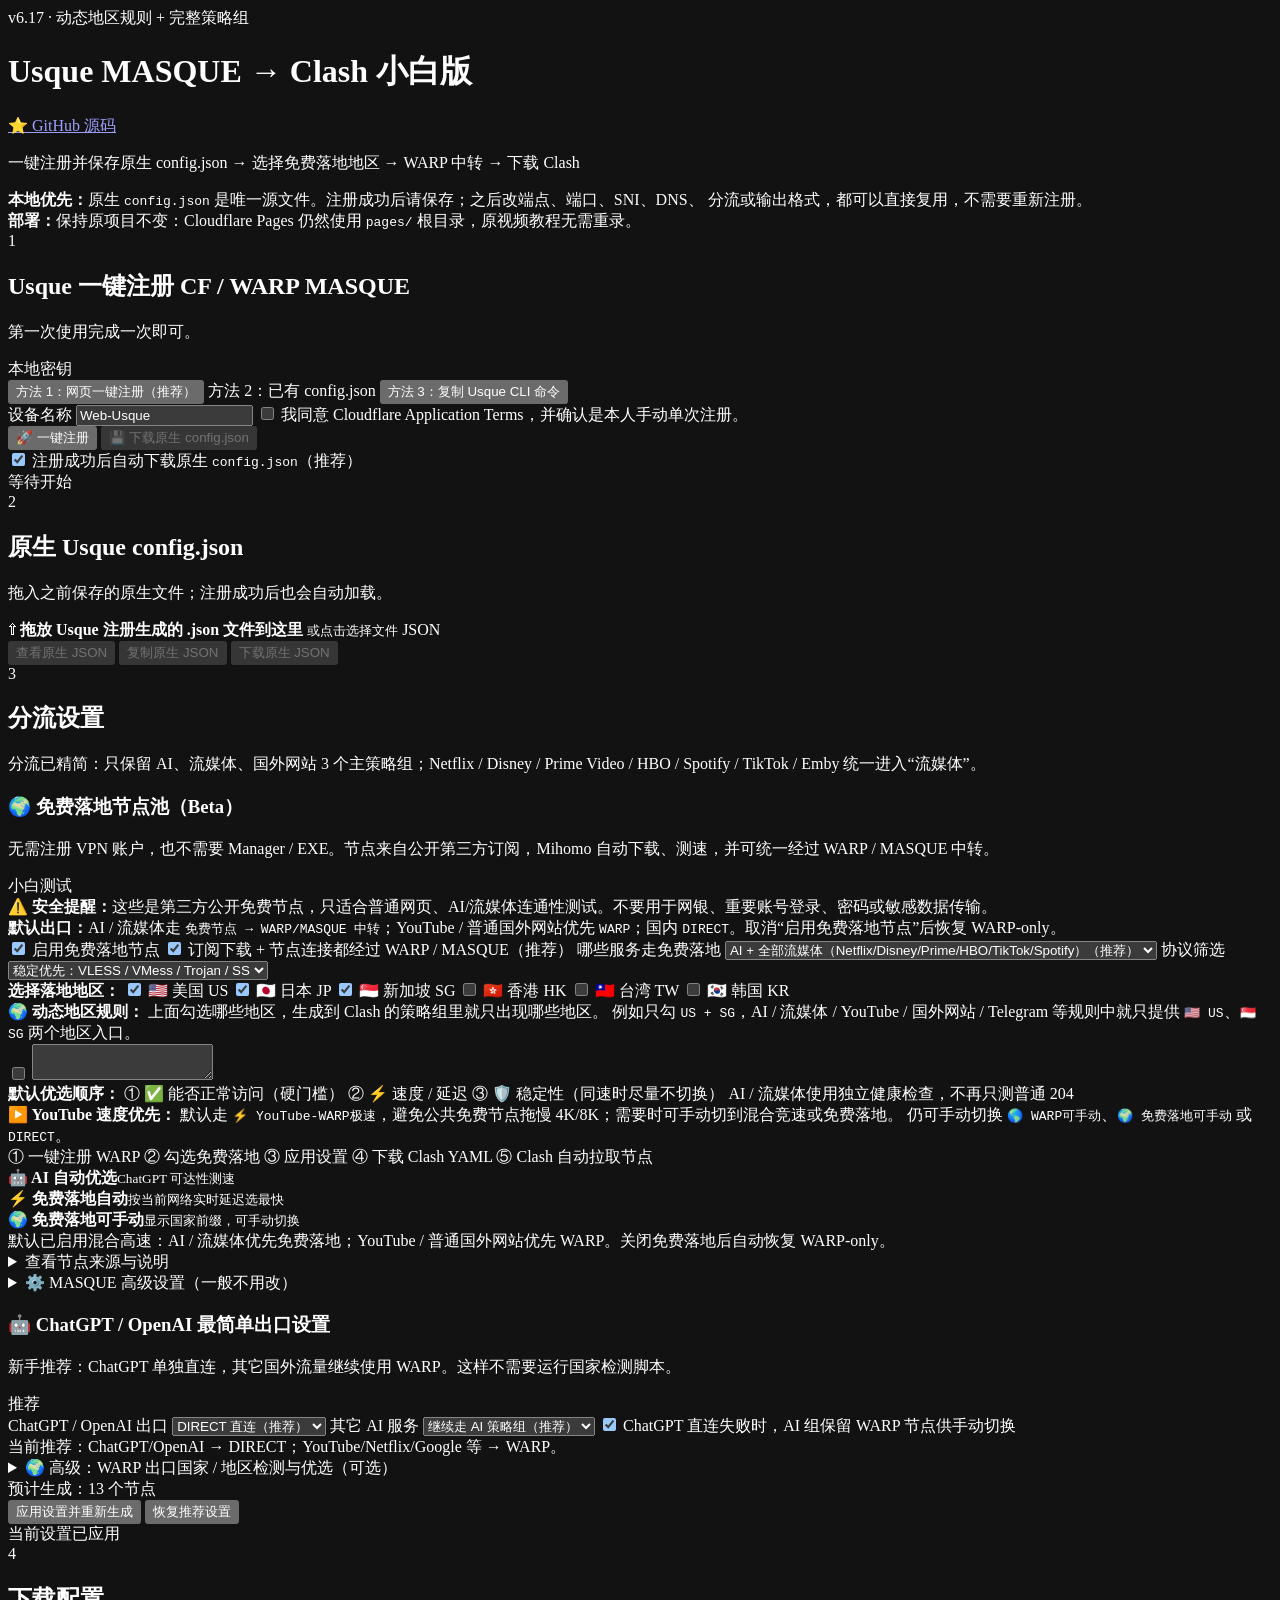
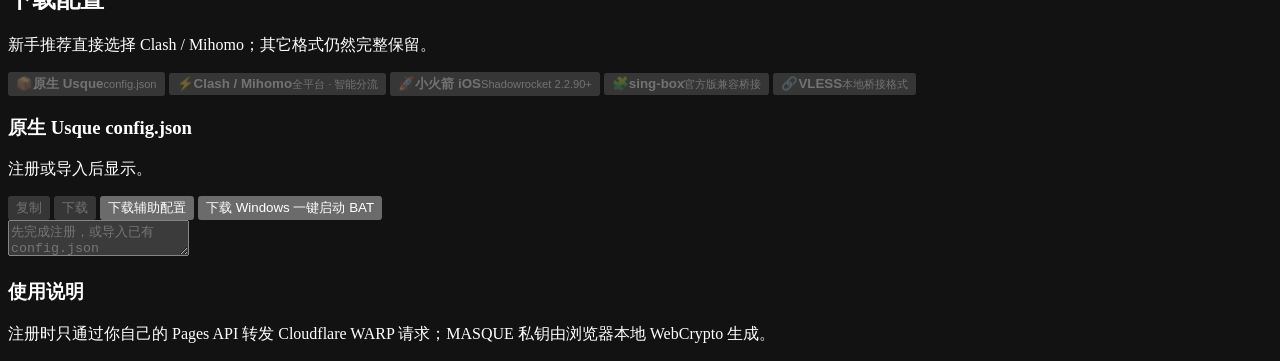
==== workers/public/index.html @ f7228a68 "Update index.html" ====
<!doctype html>
<html lang="zh-CN">
<head>
  <meta charset="utf-8">
  <meta name="viewport" content="width=device-width,initial-scale=1">
  <meta name="color-scheme" content="dark">
  <meta name="description" content="Usque MASQUE 小白友好转换工具：网页一键注册并保存原生 config.json，再生成 Clash/Mihomo 智能分流；可选 US/JP/SG 等公开免费落地节点，并通过 WARP/MASQUE 中转连接。">
  <title>Usque MASQUE · 免费落地节点池</title>
  <link rel="stylesheet" href="./style.css?v=617">
</head>
<body>
<main class="wrap pro-wrap">
  <header class="hero pro-hero">
    <span class="badge">v6.17 · 动态地区规则 + 完整策略组</span>
    <h1>Usque MASQUE → Clash 小白版</h1>
    <a 

      href="https://github.com/KJGX66F/usque-custom-pro"
      target="_blank"
      rel="noopener noreferrer"
      class="github-btn">

     ⭐ GitHub 源码


    </a>
    <p>一键注册并保存原生 config.json → 选择免费落地地区 → WARP 中转 → 下载 Clash</p>
    <div class="tip">
      <b>本地优先：</b>原生 <code>config.json</code> 是唯一源文件。注册成功后请保存；之后改端点、端口、SNI、DNS、
      分流或输出格式，都可以直接复用，不需要重新注册。<br>
      <b>部署：</b>保持原项目不变：Cloudflare Pages 仍然使用 <code>pages/</code> 根目录，原视频教程无需重录。
    </div>
  </header>

  <!-- STEP 1 -->
  <section class="card step">
    <div class="step-title">
      <span class="num">1</span>
      <div>
        <h2>Usque 一键注册 CF / WARP MASQUE</h2>
        <p>第一次使用完成一次即可。</p>
      </div>
      <span class="local-badge">本地密钥</span>
    </div>

    <div class="method-row">
      <button class="method active" type="button">方法 1：网页一键注册（推荐）</button>
      <label class="method upload-method">
        <input id="masqueFileTop" type="file" accept=".json,application/json" hidden>
        方法 2：已有 config.json
      </label>
      <button id="copyCli" class="method" type="button">方法 3：复制 Usque CLI 命令</button>
    </div>

    <div class="simple-grid">
      <label>
        <span>设备名称</span>
        <input id="regDeviceName" value="Web-Usque" maxlength="64">
      </label>
      <label class="terms">
        <input id="regTos" type="checkbox">
        <span>我同意 Cloudflare Application Terms，并确认是本人手动单次注册。</span>
      </label>
    </div>

    <div class="row">
      <button id="regStart" class="primary big">🚀 一键注册</button>
      <button id="downloadOriginal" class="save-btn" disabled>💾 下载原生 config.json</button>
    </div>

    <label class="auto-save-row">
      <input id="autoDownloadConfig" type="checkbox" checked>
      <span>注册成功后自动下载原生 <code>config.json</code>（推荐）</span>
    </label>

    <div id="regStatus" class="status">
      <span class="dot"></span><span>等待开始</span>
    </div>
    <div id="regSummary" class="summary hidden"></div>
  </section>

  <!-- STEP 2 -->
  <section class="card step upload-step">
    <div class="step-title">
      <span class="num">2</span>
      <div>
        <h2>原生 Usque config.json</h2>
        <p>拖入之前保存的原生文件；注册成功后也会自动加载。</p>
      </div>
    </div>

    <label class="drop-pro" id="configDrop">
      <input id="masqueFile" type="file" accept=".json,application/json" hidden>
      <span class="upload-icon">⇧</span>
      <strong>拖放 Usque 注册生成的 .json 文件到这里</strong>
      <small>或点击选择文件</small>
      <span class="file-pill" id="filePill">JSON</span>
      <div id="loadedFile" class="loaded-file hidden"></div>
    </label>

    <div class="source-actions">
      <button id="showNative" disabled>查看原生 JSON</button>
      <button id="copyNative" disabled>复制原生 JSON</button>
      <button id="downloadNative2" disabled>下载原生 JSON</button>
    </div>
  </section>

  <!-- STEP 3 -->
  <section class="card step">
    <div class="step-title">
      <span class="num">3</span>
      <div>
        <h2>分流设置</h2>
        <p>分流已精简：只保留 AI、流媒体、国外网站 3 个主策略组；Netflix / Disney / Prime Video / HBO / Spotify / TikTok / Emby 统一进入“流媒体”。</p>
      </div>
    </div>


    <div class="free-egress-panel">
      <div class="free-egress-head">
        <div>
          <h3>🌍 免费落地节点池（Beta）</h3>
          <p>无需注册 VPN 账户，也不需要 Manager / EXE。节点来自公开第三方订阅，Mihomo 自动下载、测速，并可统一经过 WARP / MASQUE 中转。</p>
        </div>
        <span class="simple-badge">小白测试</span>
      </div>

      <div class="free-warning">
        ⚠️ <b>安全提醒：</b>这些是第三方公开免费节点，只适合普通网页、AI/流媒体连通性测试。不要用于网银、重要账号登录、密码或敏感数据传输。
      </div>
      <div class="free-default-note">
        <b>默认出口：</b>AI / 流媒体走 <code>免费节点 → WARP/MASQUE 中转</code>；YouTube / 普通国外网站优先 <code>WARP</code>；国内 <code>DIRECT</code>。取消“启用免费落地节点”后恢复 WARP-only。
      </div>

      <div class="free-egress-grid">
        <label class="switch-pro free-master">
          <input id="freeEgressEnabled" type="checkbox" checked>
          <span>启用免费落地节点</span>
        </label>

        <label class="switch-pro">
          <input id="freeUseWarp" type="checkbox" checked>
          <span>订阅下载 + 节点连接都经过 WARP / MASQUE（推荐）</span>
        </label>

        <label>
          <span>哪些服务走免费落地</span>
          <select id="freeScope">
            <option value="ai-streaming" selected>AI + 全部流媒体（Netflix/Disney/Prime/HBO/TikTok/Spotify）（推荐）</option>
            <option value="ai-only">仅 AI / ChatGPT / OpenAI</option>
            <option value="streaming-only">仅 Netflix/Disney + TikTok/Spotify</option>
            <option value="all-foreign">全部国外出口（实验，速度可能下降）</option>
          </select>
        </label>

        <label>
          <span>协议筛选</span>
          <select id="freeProtocolMode">
            <option value="stable" selected>稳定优先：VLESS / VMess / Trojan / SS</option>
            <option value="all">全部协议（实验）</option>
          </select>
        </label>
      </div>

      <div class="country-select">
        <b>选择落地地区：</b>
        <label><input id="freeUS" type="checkbox" checked> 🇺🇸 美国 US</label>
        <label><input id="freeJP" type="checkbox" checked> 🇯🇵 日本 JP</label>
        <label><input id="freeSG" type="checkbox" checked> 🇸🇬 新加坡 SG</label>
        <label><input id="freeHK" type="checkbox"> 🇭🇰 香港 HK</label>
        <label><input id="freeTW" type="checkbox"> 🇹🇼 台湾 TW</label>
        <label><input id="freeKR" type="checkbox"> 🇰🇷 韩国 KR</label>
      </div>

      <div class="dynamic-country-note">
        <b>🌍 动态地区规则：</b>
        上面勾选哪些地区，生成到 Clash 的策略组里就只出现哪些地区。
        例如只勾 <code>US + SG</code>，AI / 流媒体 / YouTube / 国外网站 / Telegram 等规则中就只提供
        <code>🇺🇸 US</code>、<code>🇸🇬 SG</code> 两个地区入口。
      </div>
      <div class="hidden" aria-hidden="true">
        <input id="customIpRoutingEnabled" type="checkbox">
        <textarea id="customIpRoutingRules"></textarea>
        <div id="customIpRoutingHint"></div>
      </div>

      <div class="clean-routing-note priority-note">
        <b>默认优选顺序：</b>
        <span>① ✅ 能否正常访问（硬门槛）</span>
        <span>② ⚡ 速度 / 延迟</span>
        <span>③ 🛡️ 稳定性（同速时尽量不切换）</span>
        <span>AI / 流媒体使用独立健康检查，不再只测普通 204</span>
      </div>
      <div class="youtube-note">
        <b>▶️ YouTube 速度优先：</b>
        默认走 <code>⚡ YouTube-WARP极速</code>，避免公共免费节点拖慢 4K/8K；需要时可手动切到混合竞速或免费落地。
        仍可手动切换 <code>🌎 WARP可手动</code>、<code>🌍 免费落地可手动</code> 或 <code>DIRECT</code>。
      </div>
      <div class="free-flow">
        <span>① 一键注册 WARP</span>
        <span>② 勾选免费落地</span>
        <span>③ 应用设置</span>
        <span>④ 下载 Clash YAML</span>
        <span>⑤ Clash 自动拉取节点</span>
      </div>

      <div class="free-groups-preview">
        <div><b>🤖 AI 自动优选</b><small>ChatGPT 可达性测速</small></div>
        <div><b>⚡ 免费落地自动</b><small>按当前网络实时延迟选最快</small></div>
        <div><b>🌍 免费落地可手动</b><small>显示国家前缀，可手动切换</small></div>
      </div>

      <div id="freeEgressHint" class="free-note">
        默认已启用混合高速：AI / 流媒体优先免费落地；YouTube / 普通国外网站优先 WARP。关闭免费落地后自动恢复 WARP-only。
      </div>

      <details class="free-source-details">
        <summary>查看节点来源与说明</summary>
        <div>
          <p>主源：<code>Au1rxx/free-vpn-subscriptions</code>。按国家提供 Clash YAML，并持续自动更新。</p>
          <p>默认稳定模式会排除 Hysteria2 / TUIC / WireGuard / HTTP / SOCKS 等，更优先测试 VLESS / VMess / Trojan / Shadowsocks。</p>
          <a href="https://github.com/Au1rxx/free-vpn-subscriptions" target="_blank" rel="noopener">打开节点源项目</a>
        </div>
      </details>
    </div>

    <details class="advanced-settings">
      <summary>⚙️ MASQUE 高级设置（一般不用改）</summary>
      <div class="advanced-settings-body">
    <div class="preset-row pro-presets">
      <button id="presetRecommended" class="preset active" type="button">⭐ 新手推荐</button>
      <button id="presetIpv4" class="preset" type="button">IPv4 稳定</button>
      <button id="presetIpv6" class="preset" type="button">IPv6 优先</button>
      <button id="presetAll" class="preset" type="button">全节点测速</button>
      <button id="presetH2" class="preset" type="button">H2 备用</button>
    </div>

    <div class="settings-grid">
      <label>
        <span>端点 IPv4/6</span>
        <select id="endpointPreset">
          <option value="auto-curated">IPv4 + IPv6 多端点自动选择（推荐）</option>
          <option value="auto-v4">仅 IPv4 多端点自动选择</option>
          <option value="auto-v6">仅 IPv6 多端点自动选择</option>
          <option value="source-auto">使用 config.json 原始 Endpoint</option>
          <option value="cf198">MASQUE1 | 162.159.198.2（主要 IPv4）</option>
          <option value="cf199">MASQUE2 | 162.159.199.2（备用 IPv4）</option>
          <option value="v6-103">MASQUE3 | 2606:4700:103::2（主要 IPv6）</option>
          <option value="v6-104">MASQUE4 | 2606:4700:104::2（备用 IPv6）</option>
          <option value="bestcf0">MASQUE5 | masque.bestcf.eu.cc（测试）</option>
          <option value="bestcf1">MASQUE6 | masque1.bestcf.eu.cc（测试）</option>
          <option value="bestcf2">MASQUE7 | masque2.bestcf.eu.cc（测试）</option>
          <option value="legacy198">MASQUE8 | 162.159.198.1（兼容/旧）</option>
          <option value="legacy199">MASQUE9 | 162.159.199.1（兼容/旧）</option>
          <option value="custom">自定义 Endpoint</option>
        </select>
      </label>

      <label id="customEndpointWrap" class="hidden">
        <span>自定义 Endpoint</span>
        <input id="customEndpoint" placeholder="IP、IPv6 或域名">
      </label>

      <label>
        <span>端口</span>
        <select id="portPreset">
          <option value="recommended">随机组合 500/4500/8095/443（推荐）</option>
          <option value="all">全部常用 443/500/1701/4500/4443/8095/8443</option>
          <option value="443">443（默认）</option>
          <option value="500">500</option>
          <option value="8095">8095</option>
          <option value="4500">4500</option>
          <option value="4443">4443</option>
          <option value="8443">8443</option>
          <option value="1701">1701</option>
          <option value="custom">自定义端口</option>
        </select>
      </label>

      <label id="customPortWrap" class="hidden">
        <span>自定义端口</span>
        <input id="customPort" type="number" min="1" max="65535" value="443">
      </label>

      <label>
        <span>SNI 域名</span>
        <select id="sniPreset">
          <option value="www.microsoft.com">微软 | www.microsoft.com（推荐）</option>
          <option value="www.wikipedia.org">维基百科 | www.wikipedia.org</option>
          <option value="www.unilever.com">联合利华 | www.unilever.com</option>
          <option value="www.luckincoffee.com">瑞幸咖啡 | www.luckincoffee.com</option>
          <option value="www.um.edu.mo">澳门大学 | www.um.edu.mo</option>
          <option value="www.hku.hk">香港大学 | www.hku.hk</option>
          <option value="www.ntu.edu.sg">南洋理工 | www.ntu.edu.sg</option>
          <option value="www.harvard.edu">哈佛大学 | www.harvard.edu</option>
          <option value="www.mit.edu">麻省理工 | www.mit.edu</option>
          <option value="www.stanford.edu">斯坦福大学 | www.stanford.edu</option>
          <option value="cdn.jsdelivr.net">CDN 分发 | cdn.jsdelivr.net</option>
          <option value="www.speedtest.net">SpeedTest | www.speedtest.net</option>
          <option value="www.cloudflare.com">Cloudflare 官网 | www.cloudflare.com</option>
          <option value="speed.cloudflare.com">Cloudflare 测速 | speed.cloudflare.com</option>
          <option value="cloudflare.dev">Cloudflare 开发者 | cloudflare.dev</option>
          <option value="research.cloudflare.com">Cloudflare 研究团队 | research.cloudflare.com</option>
          <option value="consumer-masque.cloudflareclient.com">MASQUE 默认 | consumer-masque.cloudflareclient.com</option>
          <option value="zt-masque.cloudflareclient.com">ZeroTrust 默认 | zt-masque.cloudflareclient.com</option>
          <option value="custom">自定义 SNI</option>
        </select>
      </label>

      <label id="customSniWrap" class="hidden">
        <span>自定义 SNI</span>
        <input id="customSni" placeholder="example.com">
      </label>

      <label>
        <span>DNS IPv4/6</span>
        <select id="dnsPreset">
          <option value="cf-google-dual">Cloudflare + Google IPv4 + IPv6（推荐）</option>
          <option value="cf-dual">Cloudflare IPv4 + IPv6</option>
          <option value="cf1">1.1.1.1 | Cloudflare</option>
          <option value="google8">8.8.8.8 | Google</option>
          <option value="quad9">9.9.9.9 | Quad9</option>
          <option value="cf-google">1.1.1.1, 8.8.8.8 | Cloudflare + Google</option>
          <option value="cf-quad9">1.1.1.1, 9.9.9.9 | Cloudflare + Quad9</option>
          <option value="cf-pair">1.1.1.1, 1.0.0.1 | Cloudflare 主 + 备</option>
          <option value="triple">1.1.1.1, 8.8.8.8, 9.9.9.9 | 三合一</option>
          <option value="cf-backup">1.0.0.1 | Cloudflare 备用</option>
          <option value="google-backup">8.8.4.4 | Google 备用</option>
          <option value="quad9-backup">149.112.112.112 | Quad9 备用</option>
          <option value="cf-v6">2606:4700:4700::1111 | Cloudflare IPv6</option>
          <option value="google-v6">2001:4860:4860::8888 | Google IPv6</option>
          <option value="custom">自定义 DNS 列表</option>
        </select>
      </label>

      <label id="customDnsWrap" class="hidden">
        <span>自定义 DNS（逗号分隔）</span>
        <input id="customDns" placeholder="1.1.1.1,8.8.8.8">
      </label>

      <label>
        <span>内部 IP</span>
        <select id="innerIpMode">
          <option value="dual">IPv4 + IPv6（推荐）</option>
          <option value="v4">仅 IPv4</option>
          <option value="v6">仅 IPv6</option>
          <option value="custom">自定义内部 IP</option>
        </select>
      </label>

      <label id="customInner4Wrap" class="hidden">
        <span>内部 IPv4</span>
        <input id="customInner4" placeholder="172.16.0.2/32">
      </label>

      <label id="customInner6Wrap" class="hidden">
        <span>内部 IPv6</span>
        <input id="customInner6" placeholder="2606:.../128">
      </label>

      <label>
        <span>网络 / 传输</span>
        <select id="networkMode">
          <option value="quic">QUIC / H3（推荐）</option>
          <option value="h2">H2 / TCP（支持 100～500 节点扩展池）</option>
          <option value="h3-l4proxy">H3 L4Proxy（UDP 会自动关闭）</option>
        </select>
      </label>

      <label>
        <span>IP 栈</span>
        <select id="stackMode">
          <option value="auto">AUTO（推荐）</option>
          <option value="mips">MIPS</option>
          <option value="gvisor">gVisor</option>
        </select>
      </label>

      <label>
        <span>加速 / 拥塞控制</span>
        <select id="ccMode">
          <option value="cubic">CUBIC（默认稳定）</option>
          <option value="bbr">BBR</option>
          <option value="bbr3">BBR3</option>
          <option value="reno">RENO</option>
        </select>
      </label>

      <label>
        <span>外层拥塞控制</span>
        <select id="outerCc">
          <option value="">关闭（默认）</option>
          <option value="bbr">BBR</option>
        </select>
      </label>

      <label>
        <span>BBR Profile</span>
        <select id="bbrProfile">
          <option value="standard">standard（推荐）</option>
          <option value="conservative">conservative</option>
          <option value="aggressive">aggressive</option>
        </select>
      </label>

      <label>
        <span>MTU</span>
        <select id="mtuPreset">
          <option value="1280">1280（推荐）</option>
          <option value="1360">1360</option>
          <option value="1400">1400</option>
          <option value="1500">1500</option>
          <option value="custom">自定义</option>
        </select>
      </label>

      <label id="customMtuWrap" class="hidden">
        <span>自定义 MTU</span>
        <input id="customMtu" type="number" min="1200" max="9000" value="1280">
      </label>

      <label>
        <span>握手超时</span>
        <select id="handshakeTimeout">
          <option value="0">默认（0）</option>
          <option value="10">10 秒</option>
          <option value="20">20 秒</option>
          <option value="30">30 秒</option>
          <option value="45">45 秒</option>
        </select>
      </label>

      <label>
        <span>规则模式</span>
        <select id="ruleMode">
          <option value="smart">完整智能分流（推荐）</option>
          <option value="lite">轻量分流（国内直连 / 国外代理）</option>
          <option value="global">全局代理</option>
        </select>
      </label>

      <label>
        <span>测速 URL</span>
        <select id="healthUrl">
          <option value="http://cp.cloudflare.com/generate_204">Cloudflare 204（推荐）</option>
          <option value="https://www.gstatic.com/generate_204">Google 204</option>
          <option value="https://www.apple.com/library/test/success.html">Apple Success</option>
        </select>
      </label>
      <label>
        <span>AI 专用测速</span>
        <select id="aiHealthMode">
          <option value="chatgpt">ChatGPT 可达性（推荐）</option>
          <option value="openai">OpenAI 官网</option>
          <option value="off">关闭 AI 专用测速</option>
        </select>
      </label>

      <label>
        <span>测速间隔</span>
        <select id="healthInterval">
          <option value="300">300 秒（推荐）</option>
          <option value="120">120 秒</option>
          <option value="600">600 秒</option>
          <option value="1800">1800 秒</option>
        </select>
      </label>

      <label>
        <span>测速容差</span>
        <select id="healthTolerance">
          <option value="30">30 ms</option>
          <option value="50">50 ms</option>
          <option value="100">100 ms</option>
        </select>
      </label>

      <label>
        <span>节点标识</span>
        <input id="nodeTag" value="CDN" maxlength="24">
      </label>

      <label>
        <span>配置名称</span>
        <input id="profileName" value="MASQUE-Pro" maxlength="48">
      </label>

      <label>
        <span>节点数量模式</span>
        <select id="nodeCountMode">
          <option value="13">精选 13 节点（推荐）</option>
          <option value="32">增强 32 节点</option>
          <option value="64">全量 64 节点</option>
          <option value="100">超全量 100 节点</option>
          <option value="custom">自定义数量</option>
        </select>
      </label>

      <label id="customNodeCountWrap" class="hidden">
        <span>自定义节点数量</span>
        <input id="customNodeCount" type="number" min="1" max="500" value="100">
      </label>

      <label>
        <span>节点生成策略</span>
        <select id="nodeBuildMode">
          <option value="balanced">均衡分布（推荐）</option>
          <option value="full">Endpoint × Port 全排列</option>
          <option value="shuffle">全排列后稳定打散</option>
        </select>
      </label>

      <label>
        <span>附加 Endpoint</span>
        <input id="extraEndpoints" placeholder="可选，逗号分隔；用于扩展 64/100+ 节点">
      </label>

      <label>
        <span>节点命名</span>
        <select id="nodeNaming">
          <option value="detail">标识 | 地址 | 端口（推荐）</option>
          <option value="index">MASQUE-01 / 02 / 03</option>
          <option value="short">地址:端口</option>
        </select>
      </label>

      <label class="switch-pro"><input id="udpForward" type="checkbox" checked><span>UDP 转发</span></label>
      <label class="switch-pro"><input id="remoteDns" type="checkbox" checked><span>远程 DNS</span></label>
      <label class="switch-pro"><input id="autoSelect" type="checkbox" checked><span>自动测速选择</span></label>
      <label class="switch-pro"><input id="showIcons" type="checkbox" checked><span>策略组图标</span></label>
      <label class="switch-pro"><input id="adBlock" type="checkbox" checked><span>广告拦截</span></label>
      <label class="switch-pro"><input id="includeTestEndpoints" type="checkbox" checked><span>包含测试域名 Endpoint</span></label>
      <label class="switch-pro"><input id="dedupeNodes" type="checkbox" checked><span>节点自动去重</span></label>
      <label class="switch-pro"><input id="h2ExtendedPool" type="checkbox" checked><span>H2 扩展地址池（100～500 节点）</span></label>
    </div>

      </div>
    </details>

    <div class="ai-simple-panel legacy-hidden">
      <div class="ai-simple-head">
        <div>
          <h3>🤖 ChatGPT / OpenAI 最简单出口设置</h3>
          <p>新手推荐：ChatGPT 单独直连，其它国外流量继续使用 WARP。这样不需要运行国家检测脚本。</p>
        </div>
        <span class="simple-badge">推荐</span>
      </div>

      <div class="ai-simple-grid">
        <label>
          <span>ChatGPT / OpenAI 出口</span>
          <select id="chatgptRouteMode">
            <option value="DIRECT">DIRECT 直连（推荐）</option>
            <option value="AI自动选择">WARP · AI 自动选择</option>
            <option value="地区优选">WARP · 地区优选</option>
            <option value="PROXY">WARP · PROXY</option>
            <option value="AI">AI 策略组</option>
          </select>
        </label>

        <label>
          <span>其它 AI 服务</span>
          <select id="otherAiRouteMode">
            <option value="AI">继续走 AI 策略组（推荐）</option>
            <option value="DIRECT">DIRECT</option>
            <option value="PROXY">PROXY</option>
            <option value="地区优选">地区优选</option>
          </select>
        </label>

        <label class="switch-pro">
          <input id="chatgptDirectFallback" type="checkbox" checked>
          <span>ChatGPT 直连失败时，AI 组保留 WARP 节点供手动切换</span>
        </label>
      </div>

      <div id="chatgptRouteHint" class="ai-simple-note">
        当前推荐：ChatGPT/OpenAI → DIRECT；YouTube/Netflix/Google 等 → WARP。
      </div>
    </div>

    <details class="egress-advanced legacy-hidden">
      <summary>🌍 高级：WARP 出口国家 / 地区检测与优选（可选）</summary>
      <div class="egress-panel">
      <div class="egress-title">
        <div>
          <h3>🌍 WARP 出口国家 / 地区检测与优选</h3>
          <p>普通 WARP 不能向 Cloudflare 强制指定国家；这里通过本机 Mihomo API 实测每个 MASQUE 节点的真实出口，再自动选择最符合偏好的节点。</p>
        </div>
        <span class="egress-badge">本机检测</span>
      </div>

      <div class="settings-grid egress-grid">
        <label>
          <span>首选出口国家 / 地区</span>
          <select id="egressCountry1">
            <option value="">自动 / 不限制（推荐）</option>
            <option value="US">🇺🇸 美国 US</option>
            <option value="SG">🇸🇬 新加坡 SG</option>
            <option value="JP">🇯🇵 日本 JP</option>
            <option value="HK">🇭🇰 香港 HK</option>
            <option value="TW">🇹🇼 台湾 TW</option>
            <option value="KR">🇰🇷 韩国 KR</option>
            <option value="GB">🇬🇧 英国 GB</option>
            <option value="DE">🇩🇪 德国 DE</option>
            <option value="FR">🇫🇷 法国 FR</option>
            <option value="NL">🇳🇱 荷兰 NL</option>
            <option value="CA">🇨🇦 加拿大 CA</option>
            <option value="AU">🇦🇺 澳大利亚 AU</option>
          </select>
        </label>

        <label>
          <span>备用出口 1</span>
          <select id="egressCountry2">
            <option value="">无</option>
            <option value="US">🇺🇸 美国 US</option>
            <option value="SG">🇸🇬 新加坡 SG</option>
            <option value="JP">🇯🇵 日本 JP</option>
            <option value="HK">🇭🇰 香港 HK</option>
            <option value="TW">🇹🇼 台湾 TW</option>
            <option value="KR">🇰🇷 韩国 KR</option>
            <option value="GB">🇬🇧 英国 GB</option>
            <option value="DE">🇩🇪 德国 DE</option>
            <option value="FR">🇫🇷 法国 FR</option>
            <option value="NL">🇳🇱 荷兰 NL</option>
            <option value="CA">🇨🇦 加拿大 CA</option>
            <option value="AU">🇦🇺 澳大利亚 AU</option>
          </select>
        </label>

        <label>
          <span>备用出口 2</span>
          <select id="egressCountry3">
            <option value="">无</option>
            <option value="US">🇺🇸 美国 US</option>
            <option value="SG">🇸🇬 新加坡 SG</option>
            <option value="JP">🇯🇵 日本 JP</option>
            <option value="HK">🇭🇰 香港 HK</option>
            <option value="TW">🇹🇼 台湾 TW</option>
            <option value="KR">🇰🇷 韩国 KR</option>
            <option value="GB">🇬🇧 英国 GB</option>
            <option value="DE">🇩🇪 德国 DE</option>
            <option value="FR">🇫🇷 法国 FR</option>
            <option value="NL">🇳🇱 荷兰 NL</option>
            <option value="CA">🇨🇦 加拿大 CA</option>
            <option value="AU">🇦🇺 澳大利亚 AU</option>
          </select>
        </label>

        <label>
          <span>Mihomo Controller</span>
          <input id="controllerUrl" value="http://127.0.0.1:9090" placeholder="http://127.0.0.1:9090">
        </label>

        <label>
          <span>Controller Secret</span>
          <input id="controllerSecret" type="password" value="" placeholder="没有就留空">
        </label>

        <label>
          <span>本地 Mixed Proxy</span>
          <input id="localProxyUrl" value="http://127.0.0.1:7890" placeholder="http://127.0.0.1:7890">
        </label>

        <label class="switch-pro"><input id="egressChatgptFirst" type="checkbox" checked><span>优先 ChatGPT 可达节点</span></label>
        <label class="switch-pro"><input id="egressApplyAll" type="checkbox"><span>将优选出口应用到全部服务分组</span></label>
        <label class="switch-pro"><input id="enableControllerApi" type="checkbox" checked><span>生成 Clash 时启用本机 Controller API</span></label>
      </div>

      <div class="egress-note">
        <b>工作方式：</b>先运行生成的 Clash/Mihomo 配置，再运行下载的检测脚本。脚本会逐个切换隐藏的“出口检测”组，
        通过本地代理访问 Cloudflare Trace / IP 信息接口，记录实际出口国家、地区、IP、PoP、延迟，并测试 ChatGPT HTTP 可达性。
        最后把“地区优选”和 AI / PROXY 组切换到最佳候选。它只能在现有 WARP 出口里选择，不能创造 Cloudflare 没有分配给你的国家出口。
      </div>

      <div class="row">
        <button id="downloadEgressScanner" class="primary" type="button">⬇ 下载出口检测脚本</button>
        <button id="downloadEgressBat" type="button">⬇ 下载 Windows 一键检测 BAT</button>
        <button id="downloadEgressConfig" type="button">⬇ 下载出口偏好 JSON</button>
      </div>
    </div>
    </details>

    <div id="nodeEstimate" class="estimate">预计生成：13 个节点</div>

    <div class="row">
      <button id="applySettings" class="primary">应用设置并重新生成</button>
      <button id="resetSettings">恢复推荐设置</button>
    </div>
    <div id="settingsStatus" class="settings-status clean">
      <span class="settings-status-dot"></span>
      <span id="settingsStatusText">当前设置已应用</span>
    </div>
  </section>

  <!-- STEP 4 -->
  <section class="card step">
    <div class="step-title">
      <span class="num">4</span>
      <div>
        <h2>下载配置</h2>
        <p>新手推荐直接选择 Clash / Mihomo；其它格式仍然完整保留。</p>
      </div>
    </div>

    <div class="format-grid pro-format-grid">
      <button id="fmtNative" class="format-card active" disabled>
        <span class="format-icon">📦</span><strong>原生 Usque</strong><small>config.json</small>
      </button>
      <button id="fmtClash" class="format-card" disabled>
        <span class="format-icon">⚡</span><strong>Clash / Mihomo</strong><small>全平台 · 智能分流</small>
      </button>
      <button id="fmtShadowrocket" class="format-card" disabled>
        <span class="format-icon">🚀</span><strong>小火箭 iOS</strong><small>Shadowrocket 2.2.90+</small>
      </button>
      <button id="fmtSingbox" class="format-card" disabled>
        <span class="format-icon">🧩</span><strong>sing-box</strong><small>官方版兼容桥接</small>
      </button>
      <button id="fmtVless" class="format-card" disabled>
        <span class="format-icon">🔗</span><strong>VLESS</strong><small>本地桥接格式</small>
      </button>
    </div>

    <div id="compatNotice" class="compat-notice hidden"></div>

    <div class="panel-head">
      <div>
        <h3 id="outputTitle">原生 Usque config.json</h3>
        <p id="outputDesc">注册或导入后显示。</p>
      </div>
      <div class="row tight">
        <button id="copyMain" disabled>复制</button>
        <button id="downloadMain" disabled>下载</button>
        <button id="downloadHelper" class="hidden">下载辅助配置</button>
        <button id="downloadVlessBat" class="hidden">下载 Windows 一键启动 BAT</button>
      </div>
    </div>

    <textarea id="mainOutput" readonly spellcheck="false"
      placeholder="先完成注册，或导入已有 config.json"></textarea>

    <div id="runGuide" class="run-guide hidden">
      <h3>使用说明</h3>
      <pre id="runCommands"></pre>
    </div>
  </section>

  <footer>
    <p>注册时只通过你自己的 Pages API 转发 Cloudflare WARP 请求；MASQUE 私钥由浏览器本地 WebCrypto 生成。</p>
  </footer>
</main>

<div id="toastStack" class="toast-stack" aria-live="polite" aria-atomic="true"></div>

<script src="./usque-register.js?v=617"></script>
<script src="./app.js?v=617"></script>
</body>
</html>
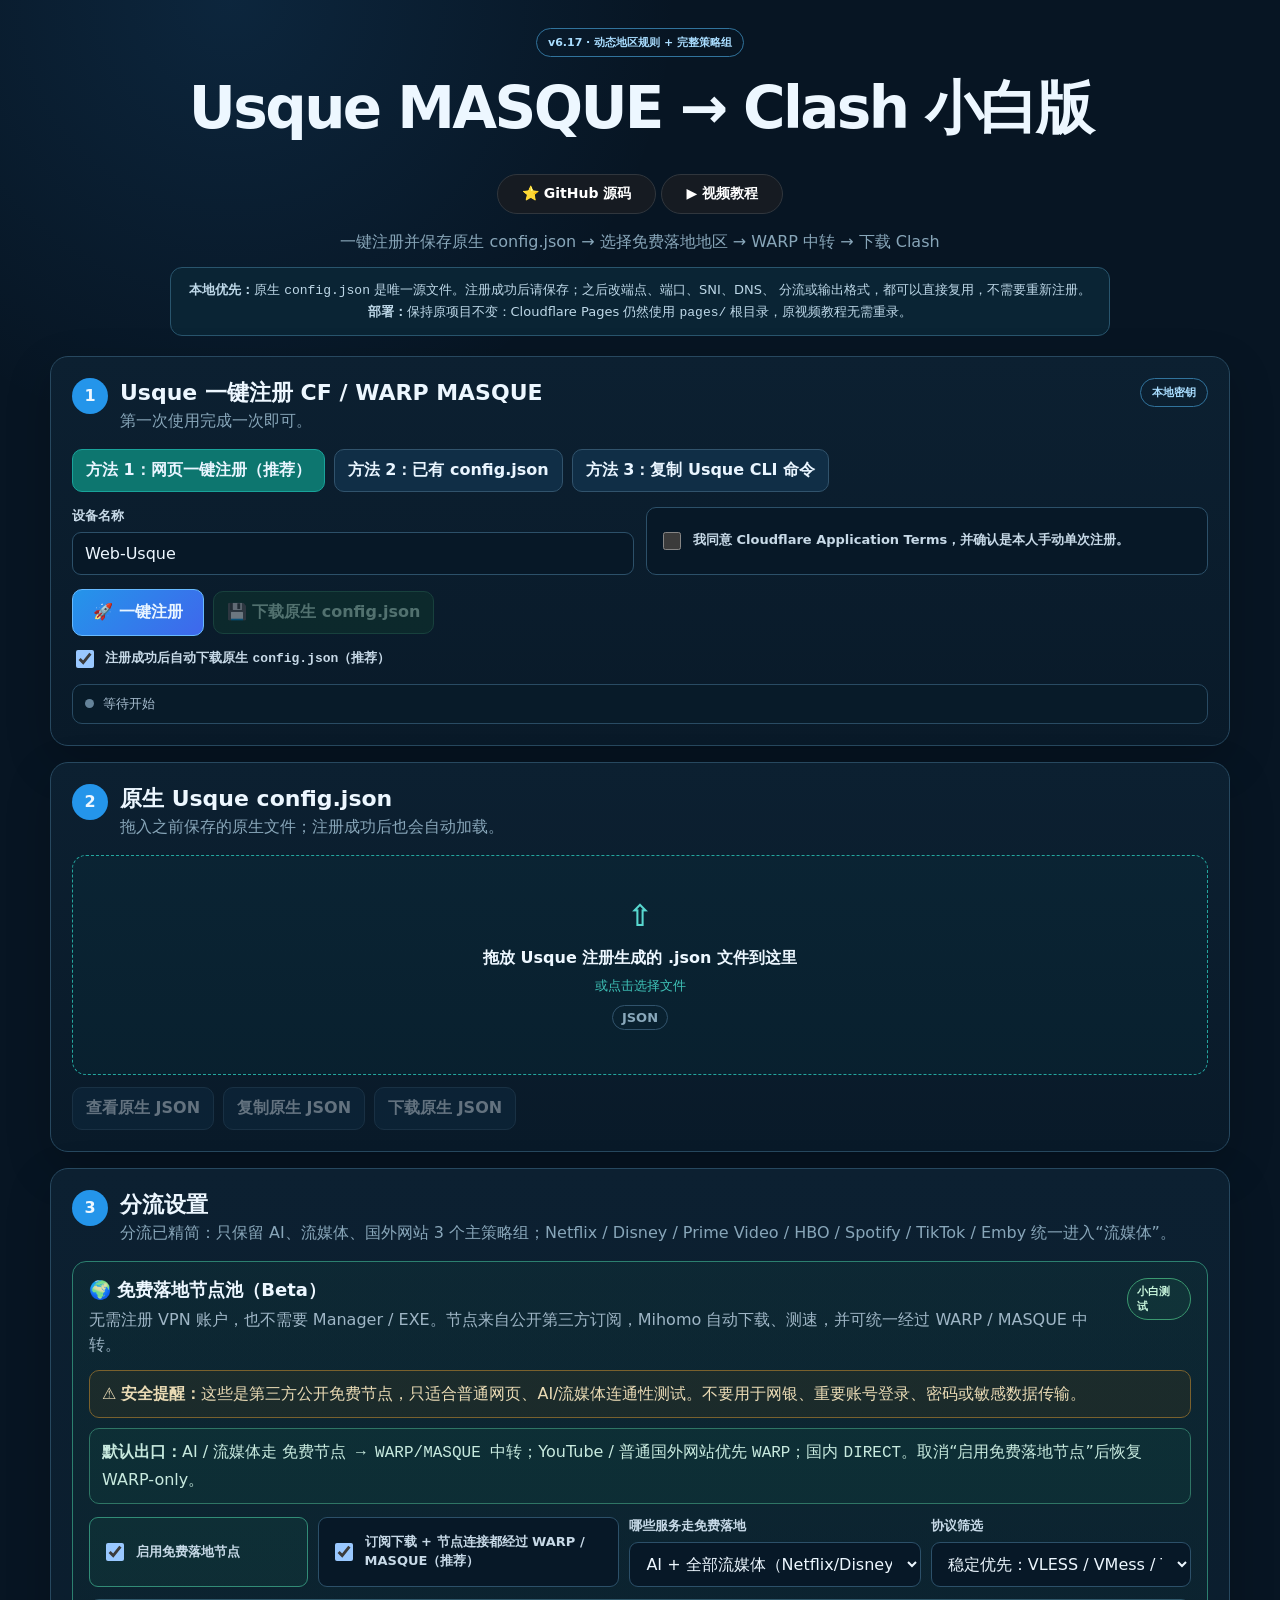
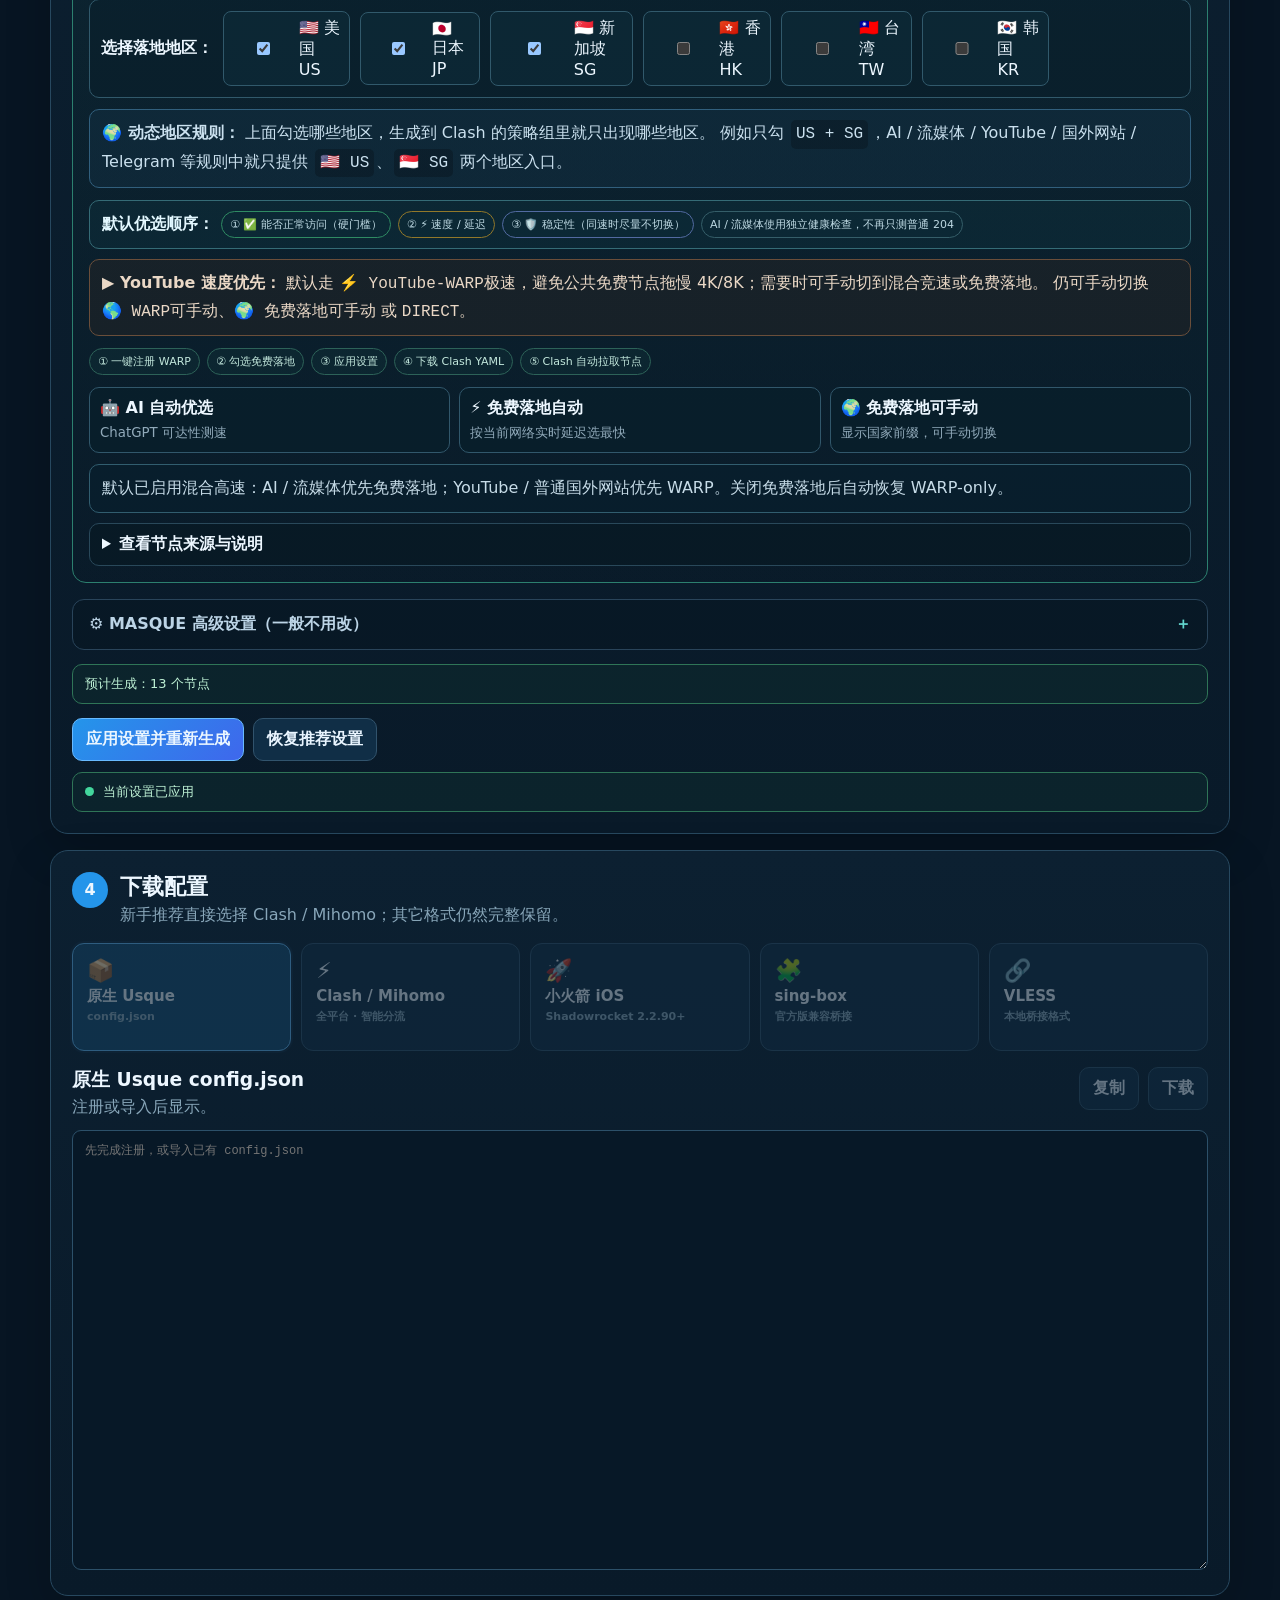
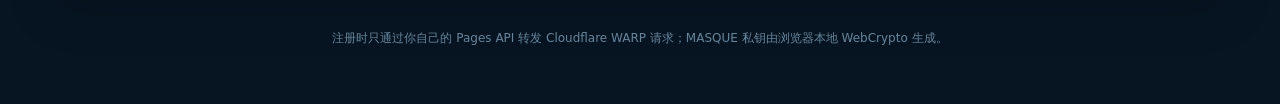
==== commit 77bf0c23: "Add video tutorial link to index.html Added a link to a video tutorial in the HTML file." ====
--- a/workers/public/index.html
+++ b/workers/public/index.html
@@ -22,6 +22,14 @@
 
      ⭐ GitHub 源码
 
+
+    </a>
+
+    
+    <a href="https://youtu.be/eRIjgiVHsbs"
+
+      class="github-btn">
+      ▶️ 视频教程
 
     </a>
     <p>一键注册并保存原生 config.json → 选择免费落地地区 → WARP 中转 → 下载 Clash</p>
--- a/workers/public/style.css
+++ b/workers/public/style.css
@@ -0,0 +1,354 @@
+:root{
+  --bg:#071523;--card:#0c2031;--card2:#091a29;--line:#27485f;--text:#edf7ff;--muted:#88a6b9;
+  --blue:#2495ea;--blue2:#62c1ff;--teal:#0d8e84;--ok:#43d69d;--warn:#ffc66c;--bad:#ff7185;
+  --radius:18px
+}
+*{box-sizing:border-box}
+html{scroll-behavior:smooth}
+body{
+  margin:0;color:var(--text);
+  font-family:Inter,ui-sans-serif,system-ui,-apple-system,"Segoe UI","PingFang SC","Microsoft YaHei",sans-serif;
+  background:radial-gradient(circle at 18% 0,rgba(48,151,235,.13),transparent 28rem),var(--bg)
+}
+button,input,select,textarea{font:inherit}
+button{cursor:pointer}
+code{font-family:ui-monospace,SFMono-Regular,Consolas,monospace}
+.wrap{width:min(1120px,calc(100% - 28px));margin:0 auto;padding:28px 0 52px}
+.pro-wrap{width:min(1180px,calc(100% - 28px))}
+.hero{text-align:center;margin-bottom:20px}
+.badge,.local-badge{display:inline-flex;padding:6px 11px;border:1px solid #31739c;border-radius:999px;color:#a9ddff;font-size:11px;font-weight:850}
+.hero h1{font-size:clamp(33px,6vw,58px);letter-spacing:-.045em;margin:13px 0 8px}
+.hero>p{margin:0;color:var(--muted);font-size:16px}
+.tip{max-width:940px;margin:14px auto 0;padding:11px 14px;border:1px solid #29556d;border-radius:12px;background:#0a2434;color:#bed8e8;font-size:13px;line-height:1.65}
+.card{background:linear-gradient(180deg,var(--card),var(--card2));border:1px solid var(--line);border-radius:var(--radius);padding:21px;box-shadow:0 16px 46px rgba(0,0,0,.2)}
+.card+.card{margin-top:16px}
+.step-title{display:flex;gap:12px;align-items:flex-start;margin-bottom:17px}
+.step-title .local-badge{margin-left:auto}
+.num{width:36px;height:36px;display:grid;place-items:center;border-radius:50%;background:var(--blue);font-weight:900;flex:0 0 auto}
+.step-title h2{margin:0 0 3px;font-size:22px}.step-title p,.panel-head p{margin:0;color:var(--muted)}
+.method-row,.preset-row,.row{display:flex;gap:9px;flex-wrap:wrap;align-items:center}
+.method-row{margin-bottom:15px}
+.method,.preset,button,.upload-btn{border:1px solid #31536c;background:#102e46;color:#e9f5ff;border-radius:10px;padding:10px 13px;font-weight:780}
+.method.active,.preset.active{background:#0d766f;border-color:#19a39a}
+.upload-method{display:inline-flex;align-items:center;cursor:pointer}
+.simple-grid,.settings-grid{display:grid;grid-template-columns:repeat(2,minmax(0,1fr));gap:12px}
+label>span{display:block;margin-bottom:7px;color:#c7d9e7;font-size:13px;font-weight:750}
+input,select,textarea{width:100%;background:#071827;border:1px solid #2c5069;color:var(--text);border-radius:9px;padding:11px 12px;outline:none}
+input:focus,select:focus,textarea:focus{border-color:var(--blue2);box-shadow:0 0 0 3px rgba(98,193,255,.09)}
+.terms{display:flex;align-items:center;gap:9px;padding:10px 12px;border:1px solid #2c5069;border-radius:10px;background:#071827}
+.terms input,.switch-pro input,.auto-save-row input{width:18px;height:18px;flex:0 0 auto}
+.terms span,.switch-pro span,.auto-save-row span{margin:0!important;line-height:1.45}
+.row{margin-top:14px}.row.tight{margin-top:0}
+.primary{background:linear-gradient(135deg,#2495ea,#3f67ec)!important;border-color:#68baff!important}
+.big{padding:12px 20px}
+.save-btn{background:#103d2e!important;border-color:#2d7858!important;color:#bdf1d5!important}
+button:disabled{opacity:.4;cursor:not-allowed}
+.auto-save-row{display:flex!important;align-items:center;gap:8px;margin-top:11px;font-size:13px;color:#b3c9d8}
+.status{display:flex;gap:9px;align-items:center;margin-top:13px;padding:10px 12px;border:1px solid #294b63;border-radius:10px;color:#a8bed0;background:#081b29;font-size:13px}
+.status.working{border-color:#397ba8;color:#bfe6ff}.status.ok{border-color:#2f7456;color:#bdf0d4}.status.error{border-color:#7a3948;color:#ffd0d7}
+.dot{width:9px;height:9px;border-radius:50%;background:#658399}.working .dot{background:#64c5ff}.ok .dot{background:var(--ok)}.error .dot{background:var(--bad)}
+.summary{margin-top:11px;padding:11px 12px;border:1px solid #2d5871;border-radius:10px;background:#071827;font:12px/1.6 ui-monospace,SFMono-Regular,Consolas,monospace;white-space:pre-wrap}
+.hidden{display:none!important}
+
+.drop-pro{min-height:220px;display:flex!important;align-items:center;justify-content:center;flex-direction:column;text-align:center;gap:8px;border:1.5px dashed #24a69e;border-radius:14px;background:rgba(13,142,132,.05);cursor:pointer}
+.upload-icon{font-size:30px;color:#58d8cf}.drop-pro strong{font-size:16px}.drop-pro small{color:#3fc3b8}.file-pill{display:inline-block!important;padding:4px 9px;border:1px solid #31536c;border-radius:999px;color:#89a8bb!important;margin:2px 0!important}
+.loaded-file{margin-top:12px;padding:10px 13px;border:1px solid #2d7358;border-radius:9px;background:#0b3024;color:#b9edd1;max-width:520px;word-break:break-all}
+.source-actions{display:flex;gap:9px;flex-wrap:wrap;margin-top:12px}
+
+.pro-presets{margin-bottom:15px}
+.settings-grid{grid-template-columns:repeat(3,minmax(0,1fr))}
+.switch-pro{display:flex!important;align-items:center;gap:9px;border:1px solid #2c5069;border-radius:9px;background:#071827;padding:10px 12px}
+.switch-pro span{color:#c7d9e7;font-size:13px;font-weight:750}
+.estimate{margin-top:13px;padding:10px 12px;border-radius:10px;border:1px solid #2f7557;background:rgba(35,112,69,.11);color:#bdf0d4;font-size:13px}
+
+.format-grid{display:grid;grid-template-columns:repeat(5,minmax(0,1fr));gap:10px;margin-bottom:16px}
+.format-card{min-height:108px;text-align:left;padding:14px;display:flex;flex-direction:column;gap:4px;align-items:flex-start;border:1px solid #31536c;border-radius:12px;background:#102c43;color:#edf7ff}
+.format-card.active{background:#164b70;border-color:#62b9f6;box-shadow:0 0 0 2px rgba(98,185,246,.07)}
+.format-card strong{font-size:15px}.format-card small{font-size:11px;color:#8caabd}.format-icon{font-size:22px}
+.compat-notice{margin:0 0 14px;padding:11px 13px;border:1px solid #84632e;border-radius:10px;background:rgba(121,83,24,.14);color:#ffdda5;font-size:13px;line-height:1.6}
+.compat-notice.ok{border-color:#2f7557;background:rgba(35,112,69,.12);color:#bdf0d4}
+.panel-head{display:flex;justify-content:space-between;gap:12px;align-items:flex-start}.panel-head h3{margin:0 0 4px}
+textarea{min-height:440px;margin-top:12px;resize:vertical;font:12px/1.55 ui-monospace,SFMono-Regular,Consolas,monospace}
+.run-guide{margin-top:14px;padding:13px;border:1px solid #31536c;border-radius:11px;background:#081a29}
+.run-guide h3{margin:0 0 8px;font-size:15px}.run-guide pre{margin:0;white-space:pre-wrap;color:#b9d6e7;font:12px/1.65 ui-monospace,SFMono-Regular,Consolas,monospace}
+footer{text-align:center;color:#67859a;font-size:12px;padding-top:22px}
+@media(max-width:980px){.settings-grid{grid-template-columns:repeat(2,minmax(0,1fr))}.format-grid{grid-template-columns:repeat(3,1fr)}}
+@media(max-width:720px){
+  .wrap,.pro-wrap{width:min(100% - 18px,1180px);padding-top:18px}.card{padding:15px}
+  .simple-grid,.settings-grid{grid-template-columns:1fr}.format-grid{grid-template-columns:1fr 1fr}
+  .panel-head{flex-direction:column}.row.tight{width:100%}.row.tight button{flex:1}
+}
+@media(max-width:480px){.format-grid{grid-template-columns:1fr}}
+
+
+/* v6.1 operation feedback */
+.settings-status{
+  margin-top:11px;padding:10px 12px;border:1px solid #2f7557;border-radius:10px;
+  display:flex;align-items:center;gap:9px;font-size:13px;transition:.2s ease;
+}
+.settings-status.clean{color:#bdf0d4;background:rgba(35,112,69,.11);border-color:#2f7557}
+.settings-status.dirty{color:#ffe0a7;background:rgba(135,91,26,.13);border-color:#8a692f}
+.settings-status.error{color:#ffd0d7;background:rgba(124,48,65,.14);border-color:#7a3948}
+.settings-status-dot{width:9px;height:9px;border-radius:50%;background:#43d69d;flex:0 0 auto}
+.settings-status.dirty .settings-status-dot{background:#ffc66c}
+.settings-status.error .settings-status-dot{background:#ff7185}
+#applySettings.pending{background:linear-gradient(135deg,#d18b26,#b66d1d)!important;border-color:#efb45e!important}
+.toast-stack{position:fixed;right:22px;top:22px;z-index:99999;display:flex;flex-direction:column;gap:10px;width:min(390px,calc(100vw - 30px));pointer-events:none}
+.toast{pointer-events:auto;border:1px solid #31536c;border-radius:12px;background:rgba(7,24,39,.97);color:#eef7ff;box-shadow:0 14px 44px rgba(0,0,0,.32);padding:12px 14px;display:grid;grid-template-columns:auto 1fr auto;align-items:flex-start;gap:10px;animation:toastIn .18s ease-out}
+.toast.success{border-color:#2f7557;background:rgba(9,42,31,.98)}
+.toast.warning{border-color:#89682f;background:rgba(50,35,12,.98)}
+.toast.error{border-color:#7a3948;background:rgba(54,19,28,.98)}
+.toast.info{border-color:#326e96;background:rgba(10,35,53,.98)}
+.toast-icon{font-size:18px;line-height:1.2}
+.toast-body strong{display:block;font-size:13px;margin-bottom:3px}
+.toast-body span{display:block;color:#b9cedd;font-size:12px;line-height:1.5}
+.toast-close{border:0;background:transparent!important;color:#90aabd!important;padding:0!important;font-size:18px;line-height:1;cursor:pointer}
+@keyframes toastIn{from{opacity:0;transform:translateY(-8px) translateX(10px)}to{opacity:1;transform:translateY(0) translateX(0)}}
+@media(max-width:720px){.toast-stack{right:10px;top:10px;width:calc(100vw - 20px)}}
+
+
+/* v6.2 node quantity */
+.node-count-warning{
+  margin-top:9px;padding:9px 11px;border-radius:9px;
+  border:1px solid #88662d;background:rgba(128,87,24,.12);
+  color:#ffdda4;font-size:12px;line-height:1.55
+}
+
+/* v6.3 */
+.local-bridge-warning{
+  border-color:#8b642e!important;
+  background:rgba(119,77,18,.16)!important;
+  color:#ffe0a8!important
+}
+
+/* v6.4 */
+.ai-note{
+  margin-top:10px;padding:10px 12px;border-radius:10px;
+  border:1px solid #6e5a2b;background:rgba(115,86,25,.12);
+  color:#ffe0a8;font-size:12px;line-height:1.6
+}
+
+
+/* v6.5 egress detector */
+.egress-panel{
+  margin-top:18px;padding:16px;border:1px solid #2d607c;border-radius:14px;
+  background:linear-gradient(180deg,rgba(20,62,87,.28),rgba(8,28,42,.35))
+}
+.egress-title{display:flex;align-items:flex-start;justify-content:space-between;gap:12px;margin-bottom:14px}
+.egress-title h3{margin:0 0 5px;font-size:18px}
+.egress-title p{margin:0;color:#94b0c2;font-size:12px;line-height:1.6}
+.egress-badge{
+  flex:0 0 auto;padding:5px 9px;border:1px solid #2f8062;border-radius:999px;
+  color:#bdf0d6;background:rgba(38,119,82,.12);font-size:11px;font-weight:800
+}
+.egress-note{
+  margin-top:12px;padding:11px 13px;border:1px solid #71612f;border-radius:10px;
+  background:rgba(113,83,24,.12);color:#ffe1aa;font-size:12px;line-height:1.65
+}
+.egress-grid input[type="password"]{font-family:ui-monospace,SFMono-Regular,Consolas,monospace}
+@media(max-width:720px){.egress-title{flex-direction:column}}
+
+
+/* v6.6 AI simple mode */
+.ai-simple-panel{
+  margin-top:18px;padding:16px;border:1px solid #2f7658;border-radius:14px;
+  background:linear-gradient(180deg,rgba(29,101,70,.18),rgba(8,31,27,.24))
+}
+.ai-simple-head{
+  display:flex;align-items:flex-start;justify-content:space-between;gap:12px;margin-bottom:13px
+}
+.ai-simple-head h3{margin:0 0 5px;font-size:18px}
+.ai-simple-head p{margin:0;color:#a1c8b6;font-size:12px;line-height:1.6}
+.simple-badge{
+  padding:5px 9px;border:1px solid #3b9970;border-radius:999px;
+  color:#c8f5dc;background:rgba(45,133,91,.12);font-size:11px;font-weight:850
+}
+.ai-simple-grid{
+  display:grid;grid-template-columns:repeat(3,minmax(0,1fr));gap:12px
+}
+.ai-simple-note{
+  margin-top:12px;padding:10px 12px;border:1px solid #386c57;border-radius:10px;
+  background:rgba(31,92,67,.12);color:#c7ead8;font-size:12px;line-height:1.6
+}
+.egress-advanced{
+  margin-top:14px;border:1px solid #294f65;border-radius:13px;background:rgba(8,28,42,.18)
+}
+.egress-advanced>summary{
+  cursor:pointer;padding:13px 15px;font-weight:820;color:#b8d5e6;list-style:none
+}
+.egress-advanced>summary::-webkit-details-marker{display:none}
+.egress-advanced[open]>summary{border-bottom:1px solid #294f65}
+.egress-advanced .egress-panel{margin-top:0;border:0;border-radius:0;background:transparent}
+@media(max-width:900px){.ai-simple-grid{grid-template-columns:1fr}}
+
+/* v6.7 dual deployment */
+
+
+/* v6.8 SIMPLE */
+.legacy-hidden{display:none!important}
+.advanced-settings{
+  margin:14px 0;border:1px solid #29445a;border-radius:12px;background:rgba(5,18,29,.35)
+}
+.advanced-settings>summary{
+  cursor:pointer;padding:14px 16px;font-weight:800;color:#bcd4e6;list-style:none
+}
+.advanced-settings>summary::-webkit-details-marker{display:none}
+.advanced-settings>summary:after{content:"＋";float:right;color:#63d7cf}
+.advanced-settings[open]>summary:after{content:"－"}
+.advanced-settings-body{padding:0 14px 14px}
+.psiphon-simple-panel{
+  margin:14px 0 16px;padding:16px;border:1px solid #2d806f;border-radius:14px;
+  background:linear-gradient(180deg,rgba(18,75,65,.18),rgba(8,26,36,.2))
+}
+.psiphon-simple-head{display:flex;align-items:flex-start;justify-content:space-between;gap:14px}
+.psiphon-simple-head h3{margin:0 0 5px;font-size:18px}
+.psiphon-simple-head p{margin:0;color:#9fb6c6;line-height:1.6}
+.psiphon-simple-grid{
+  display:grid;grid-template-columns:repeat(5,minmax(0,1fr));gap:10px;margin-top:14px
+}
+.psiphon-master{border-color:#328c77!important;background:rgba(29,117,95,.12)!important}
+.psiphon-note{
+  margin-top:12px;padding:10px 12px;border:1px solid #315d6f;border-radius:10px;
+  background:rgba(8,33,46,.48);color:#c7dce8;line-height:1.65
+}
+.beginner-flow{display:flex;flex-wrap:wrap;gap:7px;margin-top:10px;align-items:center}
+.beginner-flow b{color:#e8fbf7}
+.beginner-flow span{
+  padding:5px 8px;border:1px solid #2d6258;border-radius:999px;background:rgba(31,103,83,.12);
+  font-size:11px;color:#c3e8dd
+}
+@media(max-width:900px){
+  .psiphon-simple-grid{grid-template-columns:1fr 1fr}
+}
+@media(max-width:560px){
+  .psiphon-simple-grid{grid-template-columns:1fr}
+}
+
+
+/* v6.10 Free Egress Beta */
+.free-egress-panel{
+  margin:14px 0 16px;padding:16px;border:1px solid #2c806f;border-radius:14px;
+  background:linear-gradient(180deg,rgba(20,78,65,.18),rgba(8,26,36,.2))
+}
+.free-egress-head{display:flex;align-items:flex-start;justify-content:space-between;gap:14px}
+.free-egress-head h3{margin:0 0 5px;font-size:18px}
+.free-egress-head p{margin:0;color:#9fb6c6;line-height:1.6}
+.free-warning{
+  margin-top:12px;padding:10px 12px;border:1px solid #7a612d;border-radius:10px;
+  background:rgba(94,68,15,.18);color:#eadbb5;line-height:1.65
+}
+.free-egress-grid{display:grid;grid-template-columns:1.05fr 1.45fr 1.4fr 1.25fr;gap:10px;margin-top:13px}
+.free-master{border-color:#328c77!important;background:rgba(29,117,95,.12)!important}
+.country-select{
+  margin-top:12px;padding:11px;border:1px solid #31596b;border-radius:10px;
+  display:flex;gap:10px;flex-wrap:wrap;align-items:center;background:rgba(8,30,41,.42)
+}
+.country-select label{
+  display:flex;align-items:center;gap:5px;padding:6px 8px;border:1px solid #31596b;border-radius:8px;
+  background:rgba(15,48,62,.42)
+}
+.free-flow{display:flex;flex-wrap:wrap;gap:7px;margin-top:12px}
+.free-flow span{padding:5px 8px;border:1px solid #2d6258;border-radius:999px;background:rgba(31,103,83,.12);font-size:11px;color:#c3e8dd}
+.free-groups-preview{display:grid;grid-template-columns:repeat(3,1fr);gap:9px;margin-top:12px}
+.free-groups-preview>div{border:1px solid #31576b;background:rgba(9,31,43,.55);border-radius:10px;padding:10px;display:grid;gap:5px}
+.free-groups-preview small{color:#91aaba}
+.free-note{
+  margin-top:11px;padding:10px 12px;border:1px solid #315d6f;border-radius:10px;
+  background:rgba(8,33,46,.48);color:#c7dce8;line-height:1.65
+}
+.free-source-details{margin-top:10px;border:1px solid #29485a;border-radius:10px;background:rgba(4,20,29,.3)}
+.free-source-details summary{cursor:pointer;padding:10px 12px;font-weight:700}
+.free-source-details>div{padding:0 12px 12px;color:#9fb6c6;line-height:1.6}
+.free-source-details a{color:#80c9ff}
+@media(max-width:1000px){.free-egress-grid{grid-template-columns:1fr 1fr}}
+@media(max-width:700px){.free-egress-grid,.free-groups-preview{grid-template-columns:1fr}}
+
+/* v6.11 clean routing */
+.clean-routing-note{
+  margin-top:12px;padding:10px 12px;border:1px solid #356b76;border-radius:10px;
+  background:rgba(17,58,70,.28);display:flex;gap:7px;flex-wrap:wrap;align-items:center
+}
+.clean-routing-note b{color:#e3f8ff}
+.clean-routing-note span{
+  padding:5px 8px;border-radius:999px;border:1px solid #355e69;
+  background:rgba(12,44,55,.45);font-size:11px;color:#bed9e3
+}
+
+/* v6.12 priority */
+.priority-note span:first-of-type{border-color:#2f8b63}
+.priority-note span:nth-of-type(2){border-color:#92782a}
+.priority-note span:nth-of-type(3){border-color:#526aa1}
+
+/* v6.13 YouTube manual */
+.youtube-note{
+  margin-top:10px;padding:10px 12px;border:1px solid #6a4e3a;border-radius:10px;
+  background:rgba(82,45,22,.18);color:#ead8c6;line-height:1.6
+}
+.youtube-note code{white-space:nowrap}
+
+/* v6.15 default free egress */
+.free-default-note{
+  margin-top:10px;padding:10px 12px;border:1px solid #2f7565;border-radius:10px;
+  background:rgba(23,89,73,.17);color:#c8eadf;line-height:1.65
+}
+.free-default-note code{white-space:nowrap}
+
+/* v6.16 custom IP/CIDR routing */
+.custom-ip-route-panel{margin-top:12px;padding:12px;border:1px solid #3a657b;border-radius:11px;background:rgba(8,34,48,.48)}
+.custom-ip-head{display:flex;align-items:flex-start;justify-content:space-between;gap:12px}
+.custom-ip-head>div{display:grid;gap:4px}.custom-ip-head small{color:#91aaba;line-height:1.5}
+.switch-inline{display:flex;align-items:center;gap:6px;white-space:nowrap;padding:6px 9px;border:1px solid #35596b;border-radius:8px}
+#customIpRoutingRules{width:100%;box-sizing:border-box;margin-top:10px;min-height:112px;resize:vertical;font-family:ui-monospace,SFMono-Regular,Consolas,monospace;line-height:1.55}
+.custom-ip-help{margin-top:8px;color:#91aaba;font-size:11px;line-height:1.6}.custom-ip-help code{white-space:nowrap}
+.custom-ip-hint{margin-top:8px;padding:8px 10px;border-radius:8px;border:1px solid #36566a;color:#a9bdca;background:rgba(8,29,40,.42)}
+.custom-ip-hint.ok{border-color:#2c755e;color:#bfe8d8}.custom-ip-hint.error{border-color:#8d5838;color:#ffd0b6;background:rgba(102,44,18,.18)}
+@media(max-width:720px){.custom-ip-head{flex-direction:column}.switch-inline{width:max-content}}
+
+/* v6.17 dynamic country rules */
+.dynamic-country-note{
+  margin-top:11px;padding:10px 12px;border:1px solid #315f7d;border-radius:10px;
+  background:rgba(27,66,93,.22);color:#cbe1ef;line-height:1.65
+}
+.dynamic-country-note code{
+  display:inline-block;padding:1px 5px;border-radius:5px;background:rgba(0,0,0,.22);margin:0 2px
+}
+/* GitHub source button */
+.github-btn{
+
+display:inline-flex;
+
+align-items:center;
+justify-content:center;
+
+margin:18px auto;
+
+padding:10px 24px;
+
+border-radius:999px;
+
+background:#161b22;
+
+color:#fff;
+
+text-decoration:none;
+
+font-weight:700;
+
+font-size:14px;
+
+border:1px solid #30363d;
+
+transition:.25s ease;
+
+}
+
+
+.github-btn:hover{
+
+background:#238636;
+
+border-color:#3fb950;
+
+transform:translateY(-2px);
+
+}
